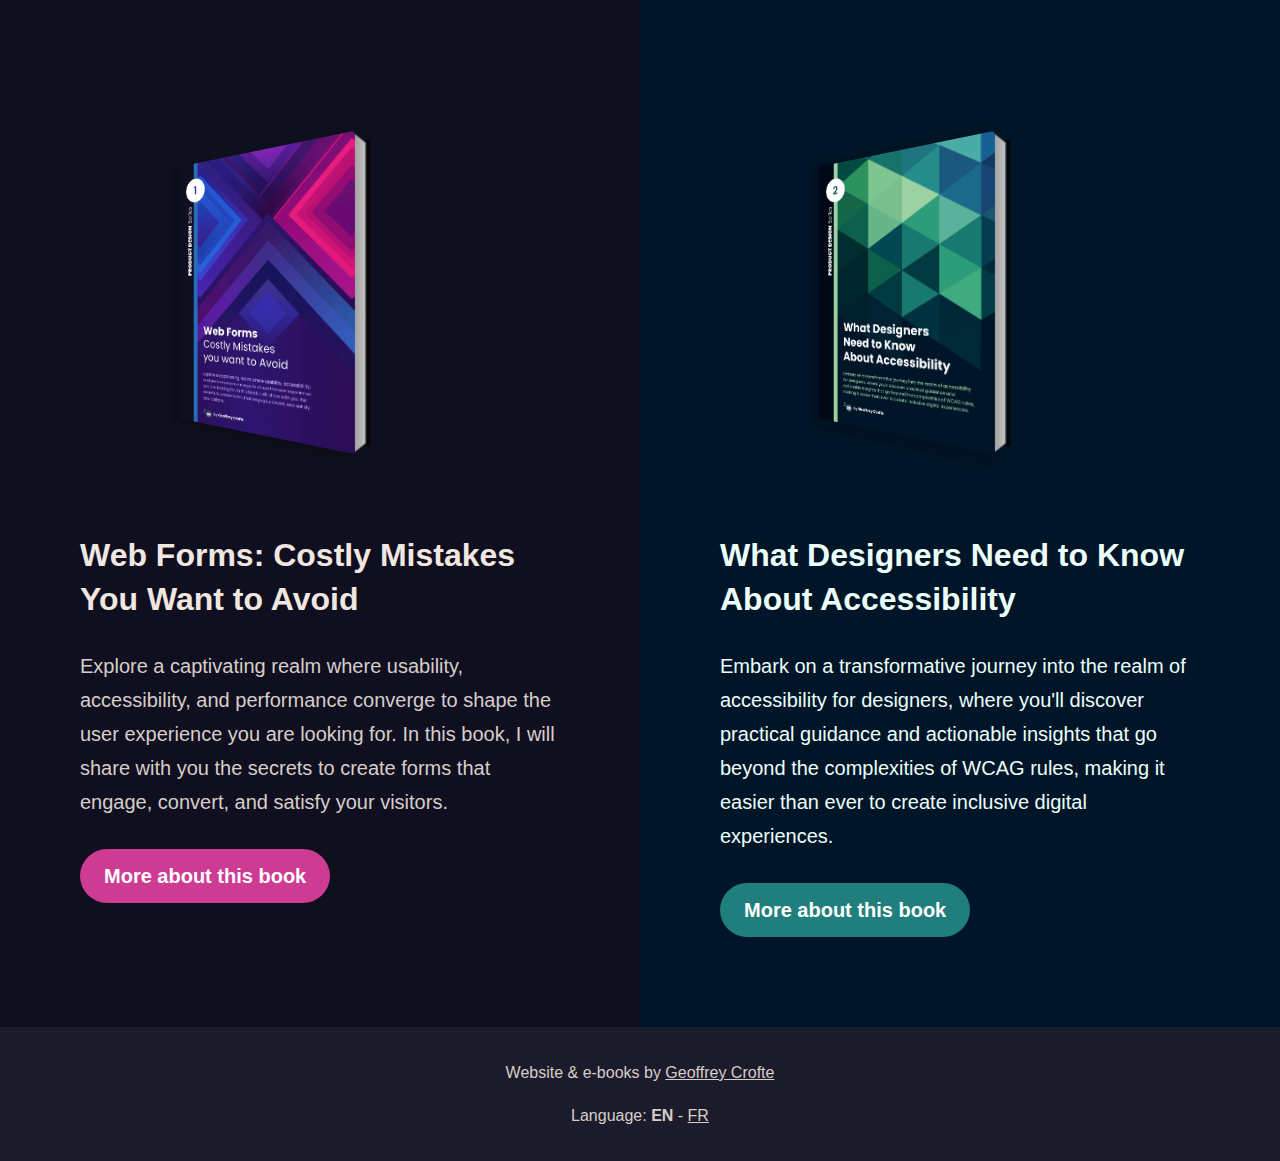
==== index.html @ 04f11d04 "New homepage" ====
<!DOCTYPE html>
<html lang="en">
<head>
	<meta charset="UTF-8">
    <meta name="viewport" content="width=device-width,initial-scale=1.0">
    <title>Product Design E-books — by Geoffrey Crofte, UX Designer at Luxembourg</title>

	<meta name="description"
		content="Discover the secrets to creating engaging, converting, and satisfying websites and forms in this captivating series of e-books by Geoffrey Crofte.">

	<link rel="alternate" hreflang="en" href="https://geoffreycrofte.com/book/" />
	<link rel="alternate" hreflang="fr" href="https://geoffreycrofte.com/book/fr/" />
	<link rel="alternate" hreflang="x-default" href="https://geoffreycrofte.com/book/" />
	
	<link rel="apple-touch-icon" sizes="180x180" href="assets/">
	<link rel="icon" type="image/png" sizes="32x32" href="assets/img/favicons/favicon-32x32.png">
	<link rel="icon" type="image/png" sizes="16x16" href="assets/img/favicons/favicon-16x16.png">
	<link rel="manifest" href="assets/img/favicons/site.webmanifest">
	<link rel="mask-icon" href="assets/img/favicons/safari-pinned-tab.svg" color="#024850">
	<link rel="shortcut icon" href="assets/img/favicons/favicon.ico">
	<meta name="apple-mobile-web-app-title" content="E-books - Geoffrey Crofte">
	<meta name="application-name" content="Geoffrey Crofte">
	<meta name="msapplication-TileColor" content="#024850">
	<meta name="msapplication-config" content="assets/img/favicons/browserconfig.xml">
	<meta name="theme-color" content="#024850">

	<meta property="og:type" content="website">
	<meta property="og:title" content="Product Design e-book Series">
	<meta property="og:url" content="https://geoffreycrofte.com/book/">
	<meta property="og:image"
		content="https://geoffreycrofte.com/book/assets/img/open-graph.png">
	<meta property="og:image:width" content="1200" />
	<meta property="og:image:height" content="675" />
	<meta property="og:description"
		content="Discover the secrets to creating engaging, converting, and satisfying websites and forms in this captivating series of e-books by Geoffrey Crofte.">
	
	<meta name="twitter:card" content="summary_large_image" />
	<meta name="twitter:site" content="@geoffreycrofte" />
	<meta name="twitter:creator" content="@geoffreycrofte" />
	<meta name="twitter:title" content="Product Design e-book Series">
	<meta name="twitter:description"
		content="Discover the secrets to creating engaging, converting, and satisfying websites and forms in this captivating series of e-books by Geoffrey Crofte.">
	<meta name="twitter:image"
		content="https://geoffreycrofte.com/book/assets/img/open-graph.png">
	<meta name="twitter:image:alt" content="E-books by Geoffrey Crofte">


	<link rel="stylesheet" href="assets/css/styles.css" media="all">
	<style>
		.book-container {
			margin: 0 auto;
			transform: translateX(-64px);
		}
		.cta {
			margin-top: 2.5rem;
		}
		.button {
			padding: 16px 24px;
			text-decoration: none;
			font-size: 1.25rem;
		}

		.gallery {
			display: grid;
			grid-template-columns: 1fr 1fr;
			grid-template-rows: repeat(1fr);
		}

		.gallery article {
			background: var(--bg-body);
			padding: 80px;
		}

		footer {
			padding: 1rem;
			text-align: center;
			background: rgba(255,255,255,.05);
		}

		footer p {
			font-size: 1rem;
		}

		a[aria-current] {
			text-decoration: none;
			font-weight: bold;
		}

		@media (max-width: 840px) {
			.gallery {
				display: block;
			}

			.gallery article {
				padding: 24px;
			}
		}
	</style>
</head>
<body class="site">
	<header class="sr-only" role="banner">
		<h1>Product Design E-books by Geoffrey Crofte</h1>
	</header>
	<main role="main" class="gallery">
		<article aria-labelledby="book-title-1">
			<div class="book-container">
				<div class="book">
					<img src="web-forms-costly-mistakes-you-want-to-avoid/en/img/improve-user-experience-of-web-forms-geoffrey-crofte.png" width="787" height="1114" alt="">
				</div>
			</div>
			<h2 id="book-title-1" class="book-title">
				Web Forms: Costly Mistakes You Want to Avoid
			</h2>
			<p>
				Explore a captivating realm where usability, accessibility, and performance converge to shape the user experience you
				are looking for. In this book, I will share with you the secrets to create forms that engage, convert, and satisfy your
				visitors.
			</p>
			<p class="cta">
				<a href="web-forms-costly-mistakes-you-want-to-avoid/en/" class="button">More about this book</a>
			</p>
		</article>
		<article aria-labelledby="book-title-2" class="theme-2">
			<div class="book-container">
				<div class="book">
					<img src="what-designers-need-to-know-about-accessibility/en/img/what-designers-need-to-know-about-accessibility-geoffrey-crofte.png"
					alt="" width="787" height="1114">
				</div>
			</div>
			<h2 id="book-title-2" class="book-title">
				What Designers Need to Know About Accessibility
			</h2>
			<p>
				Embark on a transformative journey into the realm of accessibility for designers, where you'll discover practical
				guidance and actionable insights that go beyond the complexities of WCAG rules, making it easier than ever to create
				inclusive digital experiences.

			</p>
			<p class="cta">
				<a href="what-designers-need-to-know-about-accessibility/en/" class="button">More about this book</a>
			</p>
		</article>
	</main>
	<footer role="contentinfo">
		<p>Website &amp; e-books by <a href="https://geoffreycrofte.com/">Geoffrey Crofte</a></p>
		<p>Language: <a href="/book/" title="English" aria-current="page">EN</a> - <a lang="fr" hreflang="fr" href="/book/fr/" title="Français">FR</a></p>
	</footer>
</body>
</html>
---- assets/css/styles.css ----
:root {
    --color-title: #F0E7E1;
    --color-text: #D6CEC9;
    --color-hovertitle: #ce3b93;
    --color-bg-hover: #680440;
    --bg-body: #100F20;
    --bg-darker: #1E2C42;

    --color-positive: #46B7B2;

    --success-text: #117742;
    --success-bg: #F1FCF3;
    --error-text: #841616;
    --error-bg: #FDF7F7;

    --max-width: 1140px;
}

* {
    box-sizing: border-box;
}

::-moz-selection {
    background: #A40162;
    color: #F0E7E1;
}

::selection {
    background: #A40162;
    color: #F0E7E1;
}

.theme-2 {
    --color-title: #ebfffb;
    --color-text: #ebfffb;
    --color-hovertitle: #207f7d;
    --color-bg-hover: #024850;
    --bg-body: #001528;
    --bg-darker: #1E2C42;
}

.theme-2 ::-moz-selection {
    background: #024850;
    color: #fff;
}

.theme-2 ::selection {
    background: #024850;
    color: #fff;
}

body,
html {
    margin: 0;
    padding: 0;
}

body {
    font-family: 'Fira Sans', 'Helvetica Neue', Helvetica, Arial, sans-serif;
    line-height: 1.7;
}

.site {
    color: var(--color-text);
    background: var(--bg-body);
}

h1,
h2 {
    line-height: 1.4;
    color: var(--color-title);
}

h1 {
    font-size: 3rem;
}

h2 {
    font-size: 2rem;
}

h2 .small {
    display: block;
    font-size: 1.25rem;
}


ol {
    margin: 3em auto;
    padding: 0 0 0 0;
    counter-reset: ol;
}

ol li {
    position: relative;
    counter-increment: ol;
    list-style: none;
    font-size: 1.25rem;
    margin: 1em 0;
    padding-left: 2.5em;
}

ol li::before {
    position: absolute;
    left: 0;
    display: flex;
    justify-content: center;
    align-items: center;
    width: 1.75em;
    height: 1.75em;
    content: counter(ol);
    background: var(--color-positive);
    font-weight: bold;
    color: var(--bg-darker);
    border-radius: 80px;
}

p {
    font-size: 1.25rem;
    color: var(--color-text);
}

a {
    color: inherit;
}

.hovertitle {
    margin-bottom: -1rem;
    font-size: 1em;
    text-transform: uppercase;
    letter-spacing: 0.1em;
    word-spacing: 0.1em;
    font-weight: 900;
    color: var(--color-hovertitle);
}

section {
    position: relative;
    overflow: hidden;
}

.alternate,
.light {
    background: #F0E7E1;
    --color-hovertitle: #A40162;
    --color-title: var(--bg-body);
    --color-text: var(--bg-darker);
}

.theme-2 .alternate,
.theme-2 .light {
    background: #f7faf9;
    --color-hovertitle: #177970;
    --color-title: var(--bg-body);
    --color-text: var(--bg-darker);
}

.light {
    background: #f2e2e2;
}

.cover {
    position: absolute;
    left: 0;
    top: 50%;
    transform: translateX(-45%) translateY(-50%);
    width: 640px;
    height: auto;
}

.cover + .cover {
    right: 0;
    left: auto;
    transform: translateX(45%) translateY(-50%);
}

.sr-only {
    position: absolute;
    inset: 0 0 0 -9999em;
    clip-path: polygon(0 0);
}

.langs {
    width: var(--max-width);
    max-width: 100%;
    text-align: right;
    margin: -16px auto 0;
    padding-right: 16px;
    font-size: 16px;
}

.langs a[aria-current] {
    text-decoration: none;
    font-weight: bold;
}

.langs a:not([aria-current]) {
    opacity: 0.8;
}

[href*="twitter.com"],
[href*="linkedin.com"] {
    display: inline-flex;
    align-items: center;
    justify-content: center;
    width: 48px;
    height: 48px;
    margin: .5em .5em .5em 0;
    background: rgba(255,255,255,.2);
    border-radius: 40px;
    transition: all .3s;
}

[href*="twitter.com"]:hover,
[href*="linkedin.com"]:hover,
[href*="twitter.com"]:focus-visible,
[href*="linkedin.com"]:focus-visible {
    background: rgba(255, 255, 255, .1);
    box-shadow: 0 0 0 4px rgba(255,255,255,.4);
}

/* Grid system */
.container {
    display: flex;
    width: 100%;
    max-width: var(--max-width);
    margin: 0 auto;
    gap: 80px;
    padding: 80px 24px;
}

.container.centered {
    align-items: center;
}

.col {
    flex-basis: auto;
    flex-shrink: 1;
    flex-grow: 0;
}

.col-small {
    display: block;
    max-width: 640px;
}

/* Specific blocks */
.banner {
    position: relative;
    padding: 24px 0 60px;
    overflow: hidden;
}

.banner > * {
    position: relative;
    z-index: 10;
}

.banner p {
    margin-block: 2em;
}

.banner-background {
    position: absolute;
    inset: 0;
    z-index: 5;
}

.banner-background-svg-1 {
    position: absolute;
    top: 0;
    left: 0;
    transform: translateX(-65%) translateY(-65%);
}

.theme-2 .banner-background-svg-1 {
    transform: scale(0.65) translateX(-75%) translateY(-65%);
}

.banner-background-svg-2 {
    position: absolute;
    top: 50%;
    right: 0;
    transform: translateX(45%) translateY(-50%);
}

.theme-2 .banner-background-svg-2 {
    transform: scale(0.65) translateX(85%) translateY(-70%);
}

.form {
    flex-basis: 320px;
    flex-shrink: 0;
}

.form .legal {
    font-size: .875rem;
    line-height: 1.4;
    opacity: 0.8;
}

.form label {
    display: block;
    font-weight: 500;
    font-size: 1rem;
}

.form label span {
    opacity: 0.8;
    font-weight: normal;
    font-size: small;
}

.form input {
    padding: 8px;
    font-size: inherit;
    font-family: inherit;
    border: 2px solid var(--color-title);
    transition: all .3s;
    border-radius: 4px;
}

.form input:focus,
.form button:focus {
    outline: 2px solid var(--color-hovertitle);
    outline-offset: 2px;
}

.form button {
    display: flex;
    gap: 8px;
}

.form button.loading:after {
    content: "";
    display: inline-block;
    width: 18px;
    height: 18px;
    border-radius: 50%;
    border: 2px solid #fff;
    border-color: #fff transparent #fff transparent;
    animation: dual-ring 1.2s linear infinite;
}
@keyframes dual-ring {
    0% {
        transform: rotate(0deg);
    }
    100% {
        transform: rotate(360deg);
    }
}

.form .sendfox-message {
    padding: 16px;
    border-radius: 4px;
    font-size: 1em;
}

.form .sendfox-message.success {
    color: var(--success-text);
    background: var(--success-bg);
    border: 2px solid var(--success-text);
}

.form .sendfox-message.error {
    color: var(--error-text);
    background: var(--error-bg);
    border: 2px solid var(--error-text);
}

.button {
    padding: 10px 16px;
    font-size: 1rem;
    font-weight: bold;
    line-height: 1.7;
    background: var(--color-hovertitle);
    color: white;
    border: 0;
    border-radius: 80px;
    cursor: pointer;
    transition: all .3s;
}

.button:hover,
.button:focus-visible {
    background: var(--color-bg-hover);
}

/* Book Styles */
.book-container {
    --book-height: 284px;
    --book-width: 200px;
    --book-depth: 50px;

    display: flex;
    align-items: center;
    justify-content: center;
    width: calc(var(--book-width) * 2);
    height: calc(var(--book-height) * 1.5);
    transform-style: preserve-3d;
    perspective: calc(var(--book-width) * 2);

    transition: all 1s ease;
    user-select: none;
}

.book {
    position: relative;
    width: var(--book-width);
    height: var(--book-height);
    transform: rotateY(-30deg);
    perspective: 660px;
    transition: all 1s ease;
}

.book-container:hover .book {
    perspective: 0;
    transform: rotateY(0) scale(1.2);
}

.book-container:hover .book img {
    box-shadow: 0 2px 4px 4px rgba(0, 0, 0, .1);
}

/* Pages */
.book::before {
    content: '';
    position: absolute;
    background: repeating-linear-gradient(to right, white, #888 1px, white 2px);
    top: 3px;
    bottom: 3px;
    right: calc(var(--book-depth) / 2 * -1);
    width: var(--book-depth);
    transform: rotateY(70deg) translateX(calc(var(--book-depth) / 2));
    z-index: -1;
}

/* Back Page */
.book::after {
    content: ' ';
    position: absolute;
    left: 0;
    top: 0;
    right: 0;
    bottom: 0;
    background: rgba(0,0,0,.7);
    transform: translateZ(calc(var(--book-depth) * -1)) translateX(calc(var(--book-depth) / 2 - 3px));
    z-index: -2;
    transition: transform 1s ease;
}

.book img {
    width: 100%;
    height: auto;
    border-radius: 4px;
    box-shadow: -4px 4px 8px 8px rgba(0, 0, 0, .2);
    transition: box-shadow 1s;
}

.footer {
    text-align: center;
    padding: 24px;
}

.footer a {
    display: inline-block;
}

.footer p {
    font-size: 1rem;
}

.footer img {
    margin-top: .5em;
    height: 48px;
    width: auto;
}

p.copyright {
    font-weight: bold;
    font-size: 0.875rem;
}

svg:focus {
    outline: none;
}

@media (max-width: 1400px) {
    .cover {
        left: -200px;
    }
    .cover + .cover {
        right: -200px;
    }

    .theme-2 .banner-background-svg-1 {
        transform: scale(0.45) translateX(-130%) translateY(-90%);
    }
    .theme-2 .banner-background-svg-2 {
        transform: scale(0.45) translateX(120%) translateY(-100%);
    }
}

@media (max-width: 1200px) {
    .cover {
        display: block;
        position: static;
        transform: none;
        margin: -2em auto 0;
        width: 100%;
        max-width: 400px;

    }
    .cover + .cover {
        display: none;
    }
} 

@media (max-width: 800px) {

    .langs.langs {
        margin:: 16px auto 16px;
    }

    p {
        font-size: 1.125rem;
    }

    .book-container {
        width: 100%;
    }

    .banner {
        padding: 20px 0;
    }

    .banner h1 {
        font-size: 2rem;
    }

    .banner .hovertitle {
        font-size: 0.875rem;
        font-weight: 700;
    }

    .banner-background-svg-2 {
        transform: translateX(65%) translateY(-25%);
    }

    .theme-2 .banner-background-svg-1 {
        transform: scale(0.45) translateX(-130%) translateY(-110%);
    }
    .theme-2 .banner-background-svg-2 {
        transform: scale(0.45) translateX(135%) translateY(-65%);
    }

    .banner .container {
        gap: 0;
        padding-block: 24px;
    }

    .author > a {
        margin-top: 1em;
    }

    .container {
        flex-wrap: wrap;
        gap: 40px;
    }

    .container > * {
        flex-basis: 100%;
    }

    .form input {
        width: 100%;
    }
}
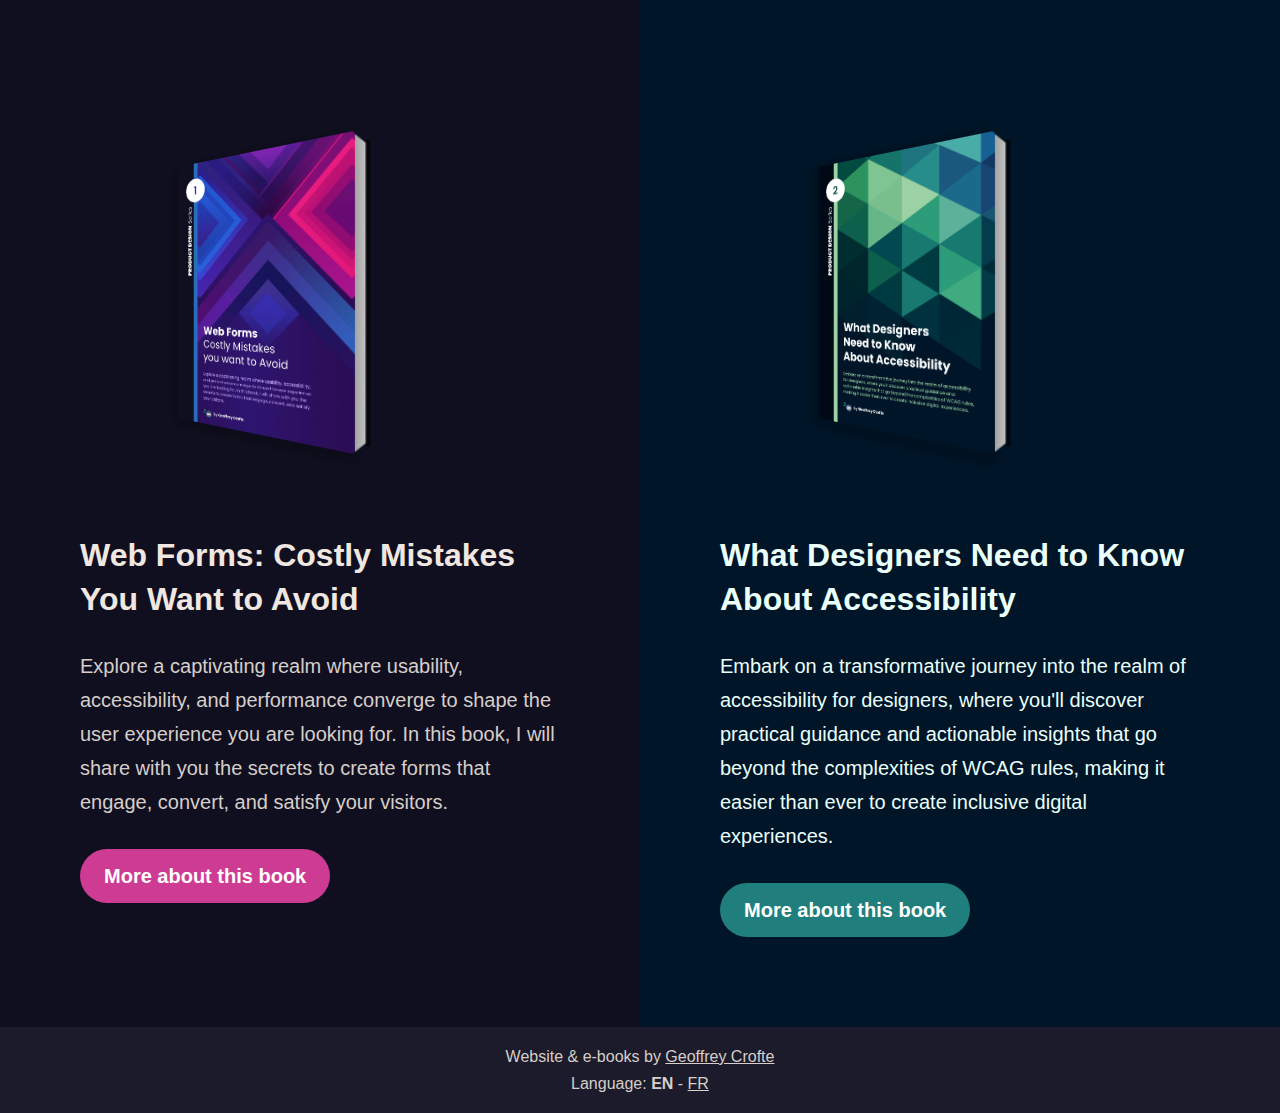
==== commit acbe4a56: "Link typo + better a11y" ====
--- a/index.html
+++ b/index.html
@@ -44,58 +44,7 @@
 		content="https://geoffreycrofte.com/book/assets/img/open-graph.png">
 	<meta name="twitter:image:alt" content="E-books by Geoffrey Crofte">
 
-
 	<link rel="stylesheet" href="assets/css/styles.css" media="all">
-	<style>
-		.book-container {
-			margin: 0 auto;
-			transform: translateX(-64px);
-		}
-		.cta {
-			margin-top: 2.5rem;
-		}
-		.button {
-			padding: 16px 24px;
-			text-decoration: none;
-			font-size: 1.25rem;
-		}
-
-		.gallery {
-			display: grid;
-			grid-template-columns: 1fr 1fr;
-			grid-template-rows: repeat(1fr);
-		}
-
-		.gallery article {
-			background: var(--bg-body);
-			padding: 80px;
-		}
-
-		footer {
-			padding: 1rem;
-			text-align: center;
-			background: rgba(255,255,255,.05);
-		}
-
-		footer p {
-			font-size: 1rem;
-		}
-
-		a[aria-current] {
-			text-decoration: none;
-			font-weight: bold;
-		}
-
-		@media (max-width: 840px) {
-			.gallery {
-				display: block;
-			}
-
-			.gallery article {
-				padding: 24px;
-			}
-		}
-	</style>
 </head>
 <body class="site">
 	<header class="sr-only" role="banner">
@@ -104,9 +53,9 @@
 	<main role="main" class="gallery">
 		<article aria-labelledby="book-title-1">
 			<div class="book-container">
-				<div class="book">
-					<img src="web-forms-costly-mistakes-you-want-to-avoid/en/img/improve-user-experience-of-web-forms-geoffrey-crofte.png" width="787" height="1114" alt="">
-				</div>
+				<a href="web-forms-costly-mistakes-you-want-to-avoid/en/" class="book">
+					<img src="web-forms-costly-mistakes-you-want-to-avoid/en/img/improve-user-experience-of-web-forms-geoffrey-crofte.png" width="787" height="1114" alt="Web Forms: Costly Mistakes You Want to Avoid">
+				</a>
 			</div>
 			<h2 id="book-title-1" class="book-title">
 				Web Forms: Costly Mistakes You Want to Avoid
@@ -122,10 +71,10 @@
 		</article>
 		<article aria-labelledby="book-title-2" class="theme-2">
 			<div class="book-container">
-				<div class="book">
+				<a href="what-designers-need-to-know-about-accessibility/en/" class="book">
 					<img src="what-designers-need-to-know-about-accessibility/en/img/what-designers-need-to-know-about-accessibility-geoffrey-crofte.png"
-					alt="" width="787" height="1114">
-				</div>
+					alt="What Designers Need to Know About Accessibility" width="787" height="1114">
+				</a>
 			</div>
 			<h2 id="book-title-2" class="book-title">
 				What Designers Need to Know About Accessibility
--- a/assets/css/styles.css
+++ b/assets/css/styles.css
@@ -413,13 +413,23 @@
     transition: all 1s ease;
 }
 
-.book-container:hover .book {
+.book-container:hover .book,
+.book-container .book:focus {
     perspective: 0;
     transform: rotateY(0) scale(1.2);
 }
 
-.book-container:hover .book img {
+.book-container:hover .book img,
+.book-container .book:focus img {
     box-shadow: 0 2px 4px 4px rgba(0, 0, 0, .1);
+}
+
+@media (prefers-reduced-motion) {
+    .book-container:hover .book,
+    .book-container .book:focus {
+        perspective: 660px;
+        transform: rotateY(-30deg);
+    }
 }
 
 /* Pages */
@@ -485,6 +495,48 @@
     outline: none;
 }
 
+.gallery {
+    display: grid;
+    grid-template-columns: 1fr 1fr;
+    grid-template-rows: repeat(1fr);
+}
+
+.gallery article {
+    background: var(--bg-body);
+    padding: 80px;
+}
+
+.gallery .book-container {
+    margin: 0 auto;
+    transform: translateX(-64px);
+}
+
+.gallery .cta {
+    margin-top: 2.5rem;
+}
+
+.gallery .button {
+    padding: 16px 24px;
+    text-decoration: none;
+    font-size: 1.25rem;
+}
+
+.gallery + footer {
+    padding: 1rem;
+    text-align: center;
+    background: rgba(255, 255, 255, .05);
+}
+
+.gallery + footer p {
+    font-size: 1rem;
+    margin: 0;
+}
+
+.gallery + footer a[aria-current] {
+    text-decoration: none;
+    font-weight: bold;
+}
+
 @media (max-width: 1400px) {
     .cover {
         left: -200px;
@@ -518,6 +570,14 @@
 
 @media (max-width: 800px) {
 
+    .gallery {
+        display: block;
+    }
+
+    .gallery article {
+        padding: 24px;
+    }
+
     .langs.langs {
         margin:: 16px auto 16px;
     }
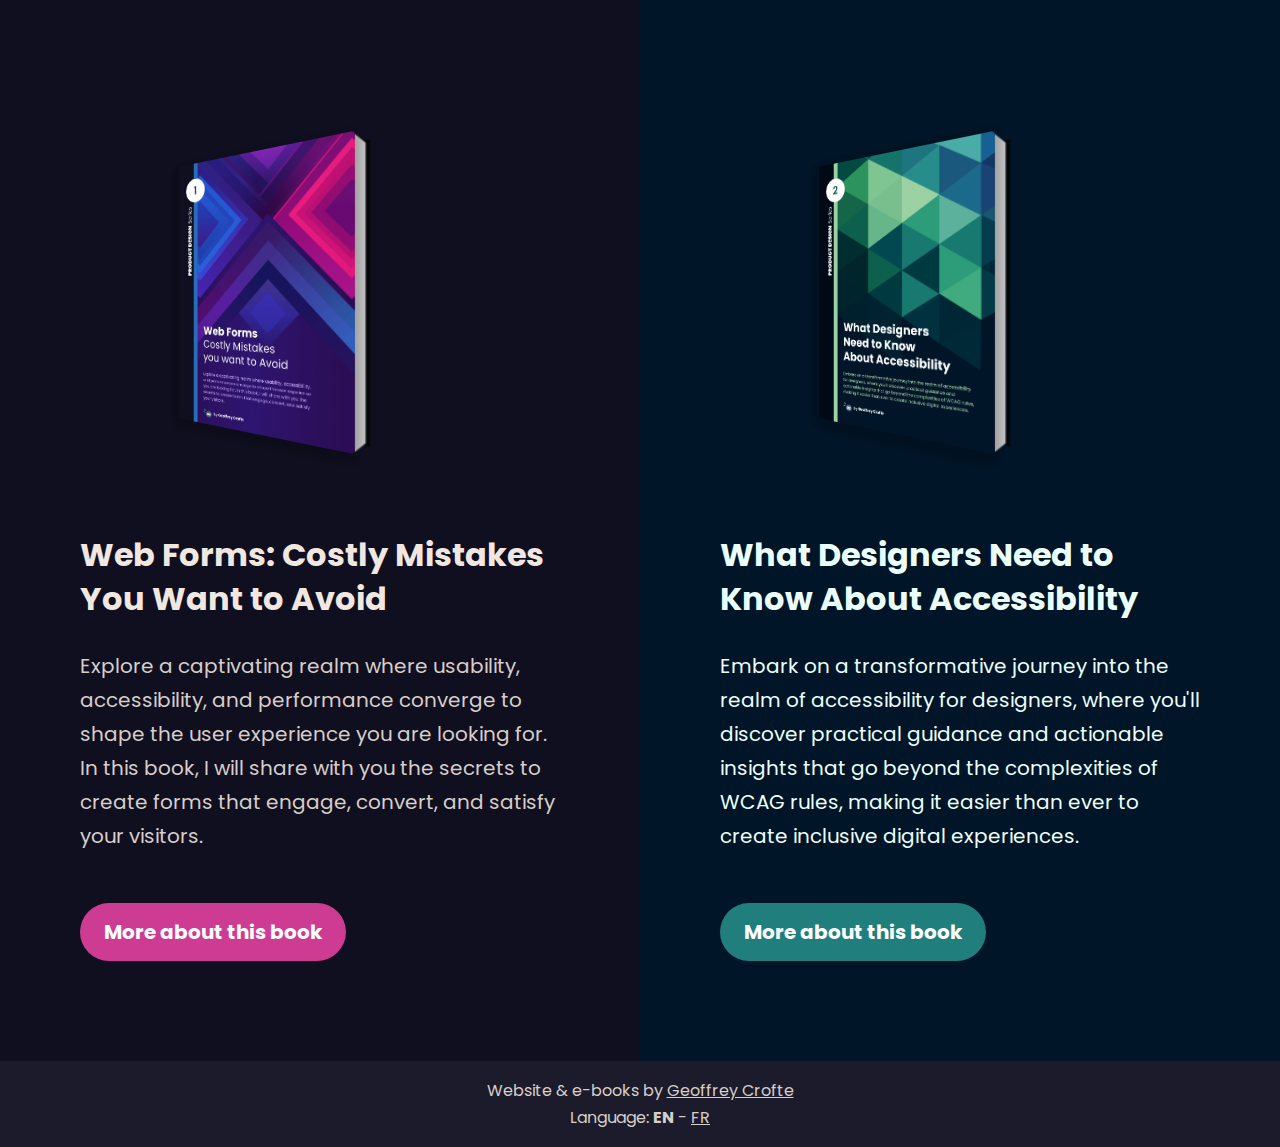
==== commit 971e1fda: "French page improvements: testimonials and benefits" ====
--- a/index.html
+++ b/index.html
@@ -45,6 +45,10 @@
 	<meta name="twitter:image:alt" content="E-books by Geoffrey Crofte">
 
 	<link rel="stylesheet" href="assets/css/styles.css" media="all">
+
+	<link rel="preconnect" href="https://fonts.googleapis.com">
+    <link rel="preconnect" href="https://fonts.gstatic.com" crossorigin>
+    <link href="https://fonts.googleapis.com/css2?family=Poppins:wght@400;600;700;900&display=swap" rel="stylesheet">
 </head>
 <body class="site">
 	<header class="sr-only" role="banner">
--- a/assets/css/styles.css
+++ b/assets/css/styles.css
@@ -3,6 +3,8 @@
     --color-text: #D6CEC9;
     --color-hovertitle: #ce3b93;
     --color-bg-hover: #680440;
+    --color-accent-alternate: #4A80F5;
+    --color-common-alternate: #C5C2F4;
     --bg-body: #100F20;
     --bg-darker: #1E2C42;
 
@@ -14,6 +16,8 @@
     --error-bg: #FDF7F7;
 
     --max-width: 1140px;
+    --v-spacing: 120px;
+    --h-spacing: 24px;
 }
 
 * {
@@ -53,10 +57,11 @@
 html {
     margin: 0;
     padding: 0;
+    scroll-behavior: smooth;
 }
 
 body {
-    font-family: 'Fira Sans', 'Helvetica Neue', Helvetica, Arial, sans-serif;
+    font-family: 'Poppins', 'Helvetica Neue', Helvetica, Arial, sans-serif;
     line-height: 1.7;
 }
 
@@ -124,6 +129,47 @@
     color: inherit;
 }
 
+h2 span {
+    color: var(--color-accent-alternate);
+}
+
+.subtitle {
+    font-size: 1.125rem;
+}
+
+details summary {
+    display: flex;
+    justify-content: space-between;
+    padding-block: 6px;
+    line-height: 1.5;
+    font-size: 1.25rem;
+    font-weight: 600;
+    cursor: pointer;
+    list-style: none;
+}
+
+details summary::after {
+    content: '+';
+    width: 24px;
+    height: 24px;
+    display: flex;
+    flex-shrink: 0;
+    flex-grow: 0;
+    align-items: center;
+    justify-content: center;
+    background: rgba(255, 255, 255, 0.1);
+    border-radius: 50%;
+}
+
+details[open] summary::after {
+    content: '-';
+}
+
+details p {
+    font-size: 1rem;
+    font-weight: 500;
+}
+
 .hovertitle {
     margin-bottom: -1rem;
     font-size: 1em;
@@ -147,6 +193,16 @@
     --color-text: var(--bg-darker);
 }
 
+.gradient {
+    background: #3C1C83 linear-gradient(to bottom left, #3C1C83, #9D1082);
+}
+
+.accent-alternate {
+    --color-title: var(--color-common-alternate);
+    --color-text: var(--color-common-alternate);
+    --color-accent-alternate: #4A80F5;
+}
+
 .theme-2 .alternate,
 .theme-2 .light {
     background: #f7faf9;
@@ -199,7 +255,8 @@
 }
 
 [href*="twitter.com"],
-[href*="linkedin.com"] {
+[href*="linkedin.com"],
+.testimonial-peops-detail a {
     display: inline-flex;
     align-items: center;
     justify-content: center;
@@ -214,19 +271,25 @@
 [href*="twitter.com"]:hover,
 [href*="linkedin.com"]:hover,
 [href*="twitter.com"]:focus-visible,
-[href*="linkedin.com"]:focus-visible {
+[href*="linkedin.com"]:focus-visible,
+.testimonial-peops-detail a:hover,
+.testimonial-peops-detail a:focus-visible {
     background: rgba(255, 255, 255, .1);
     box-shadow: 0 0 0 4px rgba(255,255,255,.4);
 }
 
 /* Grid system */
+.banner .container  {
+    padding-block-start: 8px;
+}
+
 .container {
     display: flex;
     width: 100%;
     max-width: var(--max-width);
     margin: 0 auto;
     gap: 80px;
-    padding: 80px 24px;
+    padding: var(--v-spacing) var(--h-spacing);
 }
 
 .container.centered {
@@ -244,6 +307,26 @@
     max-width: 640px;
 }
 
+.container.centered-layout {
+    display: block;
+}
+
+.centered-layout h2 {
+    text-align: center;
+}
+
+.container.left-layout .decoration img {
+    position: relative;
+    margin-top: 120px;
+}
+
+.left-layout .content {
+    position: relative;
+    z-index: 1;
+    width: 100%;
+    max-width: 604px;
+}
+
 /* Specific blocks */
 .banner {
     position: relative;
@@ -287,6 +370,78 @@
 .theme-2 .banner-background-svg-2 {
     transform: scale(0.65) translateX(85%) translateY(-70%);
 }
+
+/* Quotes Testimonials */
+
+.quotes,
+.testimonial-peops {
+    display: flex;
+    gap: 16px;
+}
+
+.quotes p {
+    font-size: 1rem;
+}
+
+.quotes blockquote {
+    position: relative;
+    flex-basis: 100%;
+}
+
+blockquote svg {
+    position: absolute;
+    left: 0;
+    top: -10px;
+    transform: translateX(-75%);
+}
+
+.testimonial-peops img {
+    margin-top: 8px;
+    border-radius: 50%;
+}
+
+.testimonial-peops-detail cite {
+    font-size: 1.5rem;
+    font-weight: 700;
+    font-style: normal;
+}
+
+.testimonial-peops-detail cite a,
+.testimonial-peops-detail p {
+    width: auto;
+    height: auto;
+    margin: 0;
+    background: none;
+    text-decoration: none;
+}
+
+.testimonial-peops-detail cite a:hover,
+.testimonial-peops-detail cite a:focus-visible {
+    outline-offset: 6px;
+    box-shadow: none;
+}
+
+/* Benefits */
+
+.benefits {
+    list-style: none;
+    margin: 0;
+    padding: 0;
+}
+
+.benefits li {
+    position: relative;
+    margin: 2em 0;
+    padding-inline-start: 56px;
+}
+
+.benefits li svg {
+    position: absolute;
+    left: 0;
+    top: 0;
+}
+
+/* Forms */
 
 .form {
     flex-basis: 320px;
@@ -511,14 +666,37 @@
     transform: translateX(-64px);
 }
 
-.gallery .cta {
+.cta {
     margin-top: 2.5rem;
 }
 
-.gallery .button {
-    padding: 16px 24px;
+.cta .button {
+    display: inline-block;
+    margin: .5em .5em 0 0;
+    padding: 12px 24px;
     text-decoration: none;
     font-size: 1.25rem;
+}
+
+.button.is-secondary {
+    background: var(--color-positive);
+    color: var(--bg-body);
+}
+
+.button.is-light {
+    background: rgba(255,255,255,.1);
+    color: white;
+}
+
+.button.is-secondary:hover,
+.button.is-secondary:focus {
+    background: white;
+    color: var(--bg-body);
+}
+
+.button.is-light:hover,
+.button.is-light:focus {
+    background: rgba(255,255,255,.25);
 }
 
 .gallery + footer {
@@ -535,6 +713,51 @@
 .gallery + footer a[aria-current] {
     text-decoration: none;
     font-weight: bold;
+}
+
+/* Available on block */
+.available-on {
+    position: relative;
+    top: calc(-1 * var(--v-spacing)/4);
+    z-index: 1;
+    display: flex;
+    width: 100%;
+    max-width: 1055px;
+    padding: 32px 40px;
+    margin: calc(-0.5 * var(--v-spacing)) auto calc(-1 * var(--v-spacing));
+    align-items: center;
+    border-radius: 22px;
+    background: #FFF;
+    box-shadow: 0px 8px 48px -16px rgba(0, 0, 0, 0.25);
+}
+
+.available-on p {
+    margin-right: 16px;
+    font-size: 1.4rem;
+    font-weight: 700;
+    color: var(--bg-darker);
+}
+
+.available-on ul {
+    display: flex;
+    list-style: none;
+    margin: 0;
+    padding: 0;
+    justify-content: space-around;
+    flex-grow: 1;
+}
+
+.available-on a {
+    display: flex;
+    list-style: none;
+    margin: 0;
+    padding: 0;
+    justify-content: space-around;
+    flex-grow: 1;
+}
+
+.available-on + main > section:first-child {
+    padding-top: calc(0.5 * var(--v-spacing));
 }
 
 @media (max-width: 1400px) {
@@ -559,12 +782,17 @@
         position: static;
         transform: none;
         margin: -2em auto 0;
-        width: 100%;
+        width: 90vw;
         max-width: 400px;
+        border-radius: 4px 4px 0 0;
 
     }
     .cover + .cover {
         display: none;
+    }
+
+    .available-on {
+        max-width: 95vw;
     }
 } 
 
@@ -635,4 +863,27 @@
     .form input {
         width: 100%;
     }
+
+    .decoration .banner-background-svg-2 {
+        top: 65%;
+    }
+
+    /* Available on */
+    .available-on {
+        margin: 0 auto calc(-1 * var(--v-spacing));
+    }
+    .available-on,
+    .available-on ul {
+        flex-wrap: wrap;
+    }
+
+    /* Quotes */
+    .quotes {
+        flex-wrap: wrap;
+    }
+
+    /* Plan */
+    .plan li {
+        font-size: 1rem;
+    }
 }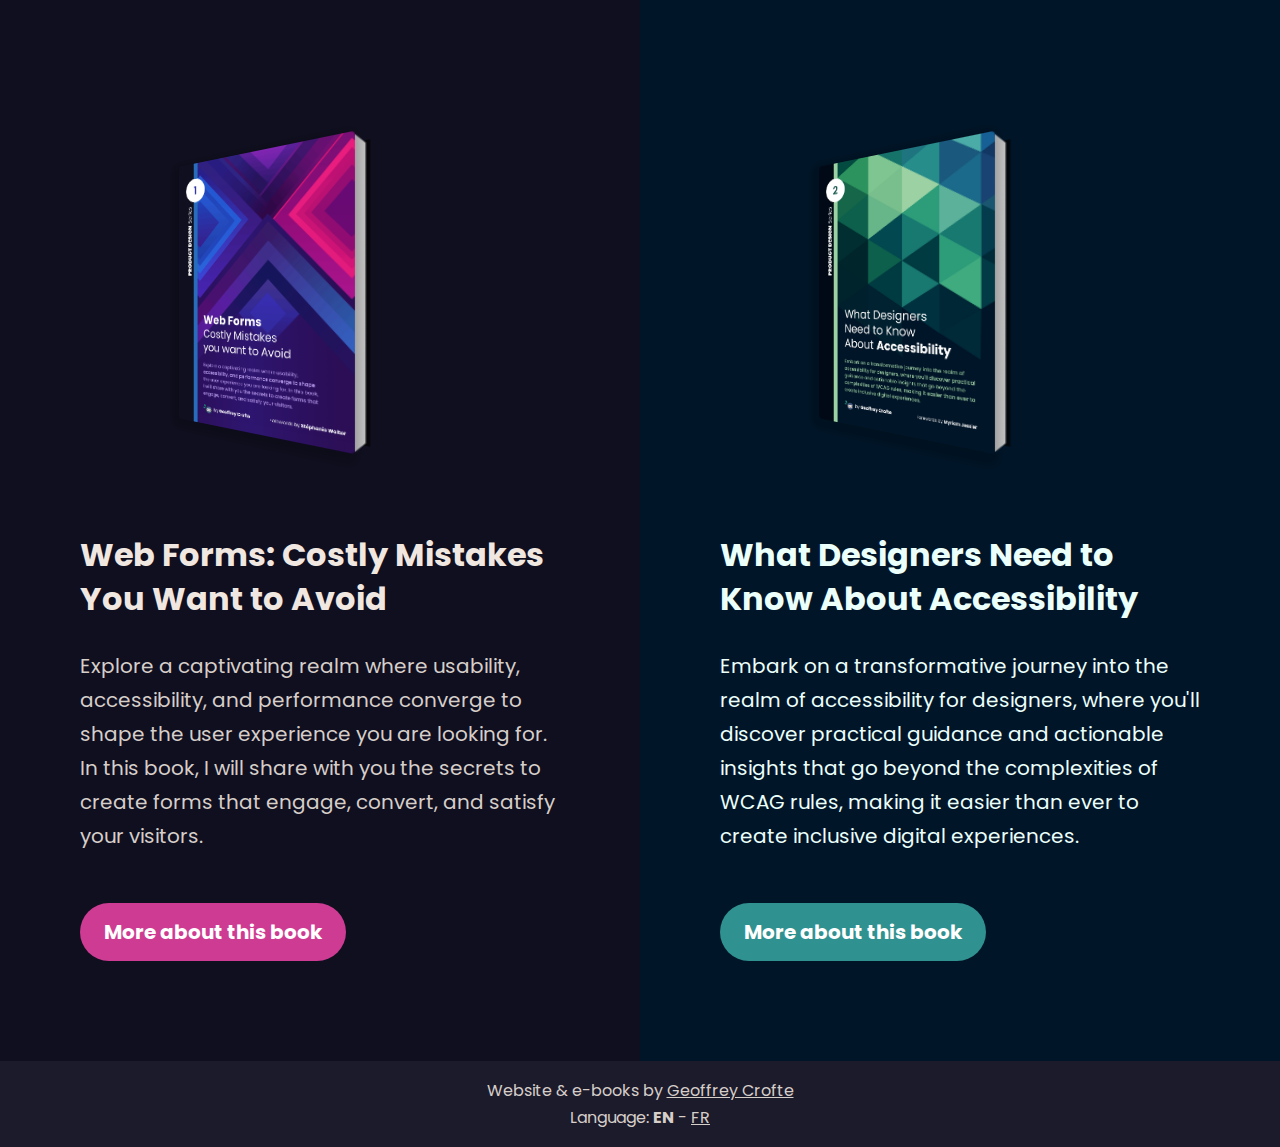
==== commit 131eb9d4: "Image crunch + 2nd book publishing (EN)" ====
--- a/index.html
+++ b/index.html
@@ -76,7 +76,7 @@
 		<article aria-labelledby="book-title-2" class="theme-2">
 			<div class="book-container">
 				<a href="what-designers-need-to-know-about-accessibility/en/" class="book">
-					<img src="what-designers-need-to-know-about-accessibility/en/img/what-designers-need-to-know-about-accessibility-geoffrey-crofte.png"
+					<img src="what-designers-need-to-know-about-accessibility/en/img/what-designers-need-to-know-about-accessibility-geoffrey-crofte.jpg"
 					alt="What Designers Need to Know About Accessibility" width="787" height="1114">
 				</a>
 			</div>
--- a/assets/css/styles.css
+++ b/assets/css/styles.css
@@ -7,6 +7,7 @@
     --color-common-alternate: #C5C2F4;
     --bg-body: #100F20;
     --bg-darker: #1E2C42;
+    --gradient-bg: #3C1C83 linear-gradient(to bottom left, #3C1C83, #9D1082);
 
     --color-positive: #46B7B2;
 
@@ -34,13 +35,28 @@
     color: #F0E7E1;
 }
 
+.theme-1 {
+    --color-title: #F0E7E1;
+    --color-text: #D6CEC9;
+    --color-hovertitle: #ce3b93;
+    --color-bg-hover: #680440;
+    --color-accent-alternate: #4A80F5;
+    --color-common-alternate: #C5C2F4;
+    --bg-body: #100F20;
+    --bg-darker: #1E2C42;
+    --gradient-bg: #3C1C83 linear-gradient(to bottom left, #3C1C83, #9D1082);
+}
+
 .theme-2 {
     --color-title: #ebfffb;
     --color-text: #ebfffb;
-    --color-hovertitle: #207f7d;
+    --color-hovertitle: #309290;
     --color-bg-hover: #024850;
+    --color-accent-alternate: #5DBDB4;
+    --color-common-alternate: #d7f7f0;
     --bg-body: #001528;
     --bg-darker: #1E2C42;
+    --gradient-bg: #041527 linear-gradient(to top right, #041527, #1D474F);
 }
 
 .theme-2 ::-moz-selection {
@@ -71,7 +87,8 @@
 }
 
 h1,
-h2 {
+h2,
+h3 {
     line-height: 1.4;
     color: var(--color-title);
 }
@@ -125,16 +142,57 @@
     color: var(--color-text);
 }
 
+.text-center {
+    text-align: center;
+}
+
+.font-size-base {
+    font-size: 1rem;
+}
+
+.font-size-baser {
+    font-size: 1.125rem;
+}
+
+.color-primary {
+    color: var(--color-hovertitle);
+}
+
 a {
     color: inherit;
 }
 
 h2 span {
+    color: var(--color-hovertitle);
+}
+
+.accent-alternate h2 span {
     color: var(--color-accent-alternate);
 }
 
+.accent-alternate .button {
+    background: var(--color-accent-alternate);
+    color: var(--bg-body);
+}
+
+.accent-alternate .button:hover,
+.accent-alternate .button:focus-visible {
+    background: white;
+}
+
+.pt-0.pt-0.pt-0 {
+    padding-top: 0;
+}
+
 .subtitle {
+    width: 100%;
+    max-width: 604px;
     font-size: 1.125rem;
+}
+
+.centered-layout .subtitle {
+    margin-inline: auto;
+    text-align: center;
 }
 
 details summary {
@@ -186,7 +244,9 @@
 }
 
 .alternate,
-.light {
+.light,
+.light .theme-1,
+.alternate .theme-1 {
     background: #F0E7E1;
     --color-hovertitle: #A40162;
     --color-title: var(--bg-body);
@@ -194,13 +254,13 @@
 }
 
 .gradient {
-    background: #3C1C83 linear-gradient(to bottom left, #3C1C83, #9D1082);
+    background: var(--gradient-bg);
 }
 
 .accent-alternate {
     --color-title: var(--color-common-alternate);
     --color-text: var(--color-common-alternate);
-    --color-accent-alternate: #4A80F5;
+    background: var(--bg-body);
 }
 
 .theme-2 .alternate,
@@ -327,6 +387,16 @@
     max-width: 604px;
 }
 
+/* Small grid system */
+.cols-3 {
+    display: flex;
+    gap: 24px;
+}
+
+* + .cols-3 {
+    margin-top: 2rem;
+}
+
 /* Specific blocks */
 .banner {
     position: relative;
@@ -357,7 +427,7 @@
 }
 
 .theme-2 .banner-background-svg-1 {
-    transform: scale(0.65) translateX(-75%) translateY(-65%);
+    transform: scale(0.65) translateX(-89%) translateY(-75%);
 }
 
 .banner-background-svg-2 {
@@ -467,6 +537,7 @@
 }
 
 .form input {
+    width: -webkit-fill-available;
     padding: 8px;
     font-size: inherit;
     font-family: inherit;
@@ -629,6 +700,13 @@
 
 .footer a {
     display: inline-block;
+    text-decoration: none;
+    transition: all .3s;
+}
+
+.footer a:hover,
+.footer a:focus-visible {
+    background: rgba(255, 255, 255, 0.1);
 }
 
 .footer p {
@@ -641,9 +719,36 @@
     width: auto;
 }
 
+.footer h2 {
+    color: var(--color-hovertitle);
+    font-size: 1rem;
+}
+
+/* Variante of the footer */
+.footer.mega {
+    --v-spacing: 56px;
+    padding: 0;
+    text-align: left;
+}
+
+.footer.mega .logo {
+    align-self: center;
+}
+
+.footer.mega p.copyright {
+    padding: 24px;
+    margin: 0;
+    background: var(--color-title);
+    color: var(--bg-darker);
+}
+
 p.copyright {
+    text-align: center;
+    font-size: 0.875rem;
+}
+
+p.copyright span {
     font-weight: bold;
-    font-size: 0.875rem;
 }
 
 svg:focus {
@@ -666,7 +771,26 @@
     transform: translateX(-64px);
 }
 
+/* gallery within a book page */
+.container > .gallery {
+    gap: 80px;
+}
+.container > .gallery article {
+    padding: 0;
+    background: transparent;
+}
+
+.container > .gallery article.theme-2 {
+    --color-title: var(--bg-body);
+    --color-text: var(--bg-darker);
+}
+
+.container > .gallery article p {
+    font-size: 1rem;
+}
+
 .cta {
+    font-weight: bold;
     margin-top: 2.5rem;
 }
 
@@ -719,7 +843,7 @@
 .available-on {
     position: relative;
     top: calc(-1 * var(--v-spacing)/4);
-    z-index: 1;
+    z-index: 6; /* over the decorations */
     display: flex;
     width: 100%;
     max-width: 1055px;
@@ -769,7 +893,7 @@
     }
 
     .theme-2 .banner-background-svg-1 {
-        transform: scale(0.45) translateX(-130%) translateY(-90%);
+        transform: scale(0.45) translateX(-120%) translateY(-98%);
     }
     .theme-2 .banner-background-svg-2 {
         transform: scale(0.45) translateX(120%) translateY(-100%);
@@ -797,6 +921,13 @@
 } 
 
 @media (max-width: 800px) {
+    body {
+        --v-spacing: 56px;
+    }
+
+    .cols-3 {
+        flex-direction: column;
+    }
 
     .gallery {
         display: block;
@@ -807,7 +938,7 @@
     }
 
     .langs.langs {
-        margin:: 16px auto 16px;
+        margin: 16px auto 16px;
     }
 
     p {
@@ -816,6 +947,11 @@
 
     .book-container {
         width: 100%;
+    }
+
+    .gallery .book-container {
+        margin: 0 auto;
+        transform: translateX(0);
     }
 
     .banner {
@@ -833,6 +969,7 @@
 
     .banner-background-svg-2 {
         transform: translateX(65%) translateY(-25%);
+        top: 60%;
     }
 
     .theme-2 .banner-background-svg-1 {
@@ -840,6 +977,7 @@
     }
     .theme-2 .banner-background-svg-2 {
         transform: scale(0.45) translateX(135%) translateY(-65%);
+        top: 50%;
     }
 
     .banner .container {
@@ -865,13 +1003,22 @@
     }
 
     .decoration .banner-background-svg-2 {
-        top: 65%;
+        top: 70%;
+    }
+
+    .centered-layout h2 {
+        text-align: left;
     }
 
     /* Available on */
     .available-on {
         margin: 0 auto calc(-1 * var(--v-spacing));
     }
+
+    .available-on p {
+        margin: 0;
+    }
+
     .available-on,
     .available-on ul {
         flex-wrap: wrap;
@@ -882,8 +1029,39 @@
         flex-wrap: wrap;
     }
 
+    .quotes blockquote {
+        padding: 0;
+        margin: 32px 0 0 0;
+    }
+
+    blockquote svg {
+        left: 40px;
+    }
+
+    .testimonial-peops img {
+        width: 56px;
+        height: 56px;
+    }
+
+    .testimonial-peops-detail cite {
+        font-size: 1.25rem;
+    }
+
+    .testimonial-peops-detail p {
+        font-size: 0.875rem;
+    }
+
     /* Plan */
     .plan li {
         font-size: 1rem;
     }
+
+    /* Footer */
+    .footer.mega .container {
+        gap: 24px;
+    }
+
+    p.copyright {
+        font-size: 0.75rem;
+    }
 }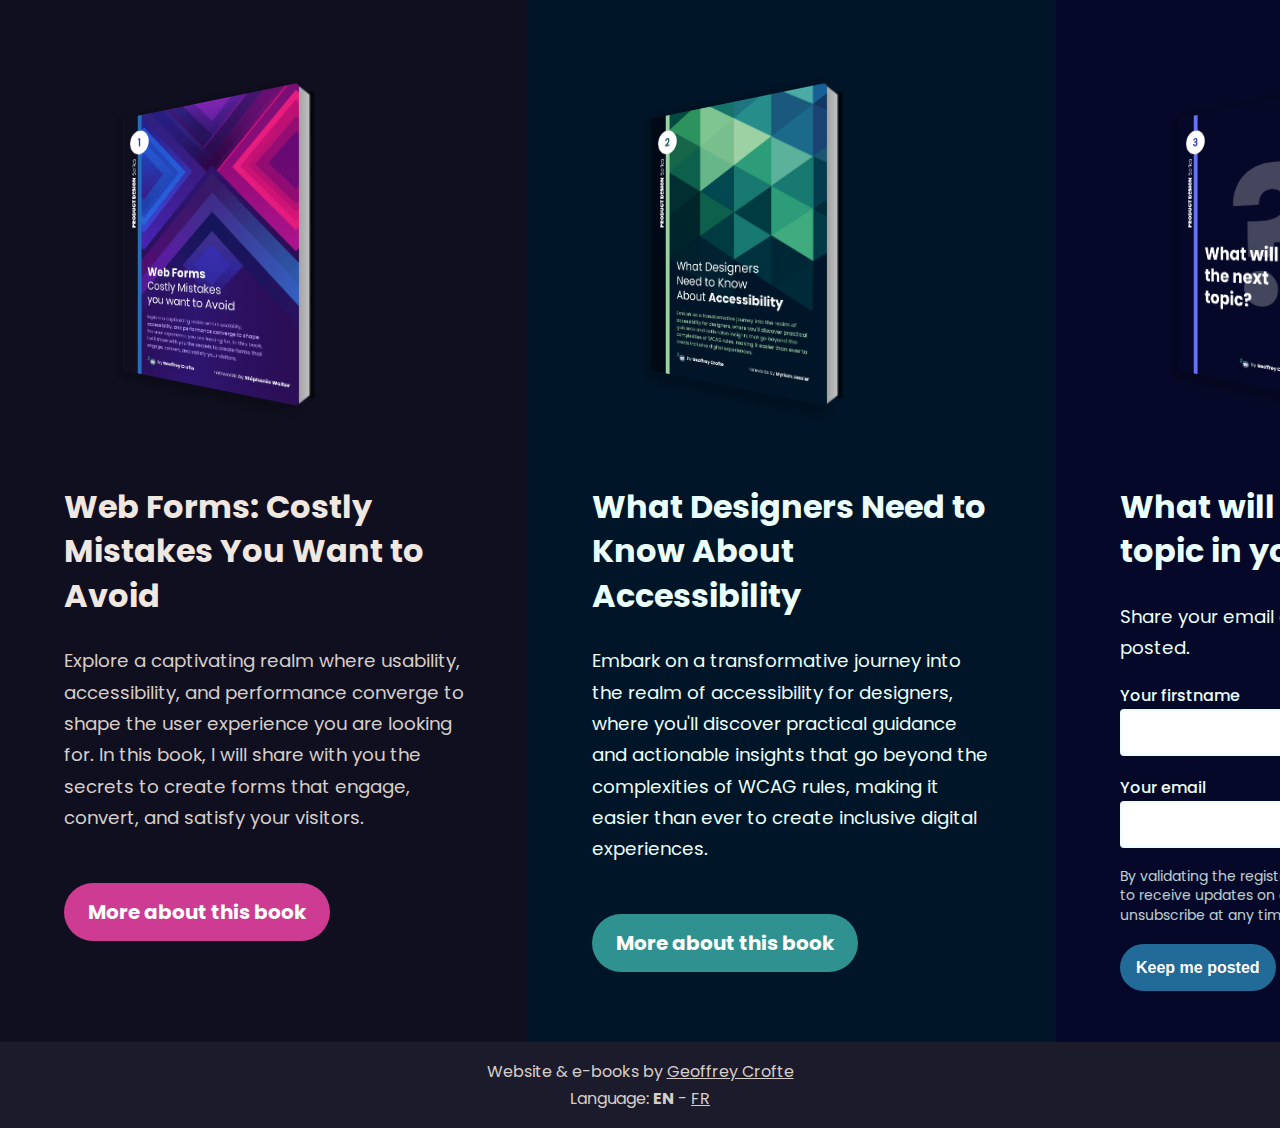
==== commit 059629ca: "Copy adjustement + homepage teaser" ====
--- a/index.html
+++ b/index.html
@@ -62,7 +62,7 @@
 				</a>
 			</div>
 			<h2 id="book-title-1" class="book-title">
-				Web Forms: Costly Mistakes You Want to Avoid
+				<a href="web-forms-costly-mistakes-you-want-to-avoid/en/">Web Forms: Costly Mistakes You Want to Avoid</a>
 			</h2>
 			<p>
 				Explore a captivating realm where usability, accessibility, and performance converge to shape the user experience you
@@ -81,7 +81,7 @@
 				</a>
 			</div>
 			<h2 id="book-title-2" class="book-title">
-				What Designers Need to Know About Accessibility
+				<a href="what-designers-need-to-know-about-accessibility/en/">What Designers Need to Know About Accessibility</a>
 			</h2>
 			<p>
 				Embark on a transformative journey into the realm of accessibility for designers, where you'll discover practical
@@ -93,6 +93,39 @@
 				<a href="what-designers-need-to-know-about-accessibility/en/" class="button">More about this book</a>
 			</p>
 		</article>
+
+		<article aria-labelledby="book-title-3" class="theme-3">
+			<div class="book-container">
+				<a href="what-designers-need-to-know-about-accessibility/en/" class="book">
+					<img src="assets/img/next-one.png" alt="What will be the next topic?" width="787" height="1114">
+				</a>
+			</div>
+			<h2 id="book-title-3" class="book-title">
+				<a href="what-designers-need-to-know-about-accessibility/en/">What will be the next topic in your opinion?</a>
+			</h2>
+			<p>
+				Share your email address so I can keep you posted.
+			</p>
+			<form method="post" action="https://sendfox.com/form/3l5yol/3e874l" class="sendfox-form form" id="3e874l" data-async="true" data-recaptcha="false">
+				<p>
+					<label for="sendfox_form_name">Your firstname</label>
+					<input type="text" id="sendfox_form_name" autocapitalize="words" autocomplete="given-name" name="first_name" />
+				</p>
+
+				<p>
+					<label for="sendfox_form_email">Your email</label>
+					<input type="email" id="sendfox_form_email" autocapitalize="off" autocomplete="email" name="email" required />
+				</p>
+
+				<!-- no botz please -->
+				<div style="position: absolute; left: -5000px;" aria-hidden="true"><input type="text" name="a_password" tabindex="-1" value="" autocomplete="off" /></div>
+
+				<p class="legal">By validating the registration you agree to be contacted to receive updates on ebooks I wrote. You can unsubscribe at any time.</p>
+
+				<p><button type="submit" class="button" aria-label="Subscribe to receive the ebook" id="submit-form">Keep me posted</button></p>
+			</form>
+			<script src="https://sendfox.com/js/form.js"></script>
+		</article>
 	</main>
 	<footer role="contentinfo">
 		<p>Website &amp; e-books by <a href="https://geoffreycrofte.com/">Geoffrey Crofte</a></p>
--- a/assets/css/styles.css
+++ b/assets/css/styles.css
@@ -59,6 +59,18 @@
     --gradient-bg: #041527 linear-gradient(to top right, #041527, #1D474F);
 }
 
+.theme-3 {
+    --color-title: #ebfffb;
+    --color-text: #ebfffb;
+    --color-hovertitle: #226a97;
+    --color-bg-hover: #222977;
+    --color-accent-alternate: #6773F3;
+    --color-common-alternate: #67BDF3;
+    --bg-body: #050828;
+    --bg-darker: #02051F;
+    --gradient-bg: #02051F linear-gradient(to top right, #02051F, #050828);
+}
+
 .theme-2 ::-moz-selection {
     background: #024850;
     color: #fff;
@@ -66,6 +78,16 @@
 
 .theme-2 ::selection {
     background: #024850;
+    color: #fff;
+}
+
+.theme-3 ::-moz-selection {
+    background: #222977;
+    color: #fff;
+}
+
+.theme-3 ::selection {
+    background: #222977;
     color: #fff;
 }
 
@@ -94,7 +116,7 @@
 }
 
 h1 {
-    font-size: 3rem;
+    font-size: 2.75rem;
 }
 
 h2 {
@@ -137,7 +159,8 @@
     border-radius: 80px;
 }
 
-p {
+p,
+li {
     font-size: 1.25rem;
     color: var(--color-text);
 }
@@ -146,7 +169,13 @@
     text-align: center;
 }
 
-.font-size-base {
+.text-left {
+    text-align: left;
+}
+
+.font-size-base,
+.font-size-base p,
+.font-size-base li {
     font-size: 1rem;
 }
 
@@ -160,6 +189,17 @@
 
 a {
     color: inherit;
+}
+
+button.clean {
+    padding: 0;
+    background: none;
+    border: 0 none;
+    border-radius: 0;
+}
+
+button.clean:focus-visible {
+    outline: 0 none;
 }
 
 h2 span {
@@ -182,6 +222,10 @@
 
 .pt-0.pt-0.pt-0 {
     padding-top: 0;
+}
+
+.book-title a {
+    text-decoration: none;
 }
 
 .subtitle {
@@ -271,8 +315,10 @@
     --color-text: var(--bg-darker);
 }
 
-.light {
-    background: #f2e2e2;
+.light,
+.theme-1 .light,
+.theme-2 .light {
+    background: #fff;
 }
 
 .cover {
@@ -338,7 +384,6 @@
     box-shadow: 0 0 0 4px rgba(255,255,255,.4);
 }
 
-/* Grid system */
 .banner .container  {
     padding-block-start: 8px;
 }
@@ -371,6 +416,10 @@
     display: block;
 }
 
+.centered-layout.is-large {
+    --max-width: 1460px;
+}   
+
 .centered-layout h2 {
     text-align: center;
 }
@@ -391,11 +440,100 @@
 .cols-3 {
     display: flex;
     gap: 24px;
+    padding: 0;
 }
 
 * + .cols-3 {
     margin-top: 2rem;
 }
+
+.grid.cols-3 {
+    display: grid;
+    grid-template-columns: repeat(3, 1fr);
+    list-style: none;
+    gap: 40px;
+}
+
+@media (max-width: 960px) {
+    .grid.cols-3 {
+        grid-template-columns: repeat(2, 1fr);
+    } 
+}
+
+.grid .col .grid-content {
+    position: relative;
+    border: 1px solid color-mix(in oklab, var(--bg-darker) 20%, white) ;
+    max-height: 242px;
+    overflow: hidden;
+    padding: 16px 24px;
+    border-radius: 16px;
+    background-color: white;
+}
+
+.grid .col.is-open {
+    position: fixed;
+    display: flex;
+    align-items: safe center;
+    justify-content: safe center;
+    inset: 0;
+    background: rgba(0,0,0,.7);
+    z-index: 10;
+}
+
+.grid .col.is-open .grid-content {
+    max-height: 3000px;
+    width: clamp(300px, 80%, 540px);
+}
+
+.grid .open-modal,
+.grid .close-modal {
+    width: 1px;
+    height: 1px;
+    margin: -1px 0 0 -1px;
+    top: 16px;
+    right: 24px;
+    cursor: pointer;
+}
+
+.grid .open-modal svg,
+.grid .close-modal svg {
+    position: absolute;
+    right: 24px;
+    top: 16px;
+}
+
+.grid .open-modal::before {
+    content: '';
+    position: absolute;
+    inset: 0;
+}
+
+.grid .col.is-open .open-modal,
+.grid .col .close-modal {
+    display: none;
+}
+
+.grid .col.is-open .close-modal {
+    display: block;
+}
+
+.grid .col .close-modal:focus-visible svg {
+    outline: 2px solid var(--color-hovertitle);
+    border-radius: 8px;
+}
+
+.grid .col:not(.is-open):focus-within {
+    border-radius: 16px;
+    outline: 2px solid var(--color-hovertitle);
+    outline-offset: 2px;
+}
+
+.grid .placeholder {
+    border-radius: 16px;
+    background: var(--color-common-alternate);
+    border: 1px dashed var(--color-hovertitle);
+}
+
 
 /* Specific blocks */
 .banner {
@@ -757,13 +895,17 @@
 
 .gallery {
     display: grid;
-    grid-template-columns: 1fr 1fr;
+    grid-template-columns: 1fr 1fr 1fr;
     grid-template-rows: repeat(1fr);
 }
 
 .gallery article {
     background: var(--bg-body);
-    padding: 80px;
+    padding: 32px 64px;
+}
+
+.gallery article p {
+    font-size: 1.15rem;
 }
 
 .gallery .book-container {
@@ -1006,7 +1148,8 @@
         top: 70%;
     }
 
-    .centered-layout h2 {
+    .centered-layout h2,
+    .centered-layout .subtitle {
         text-align: left;
     }
 
